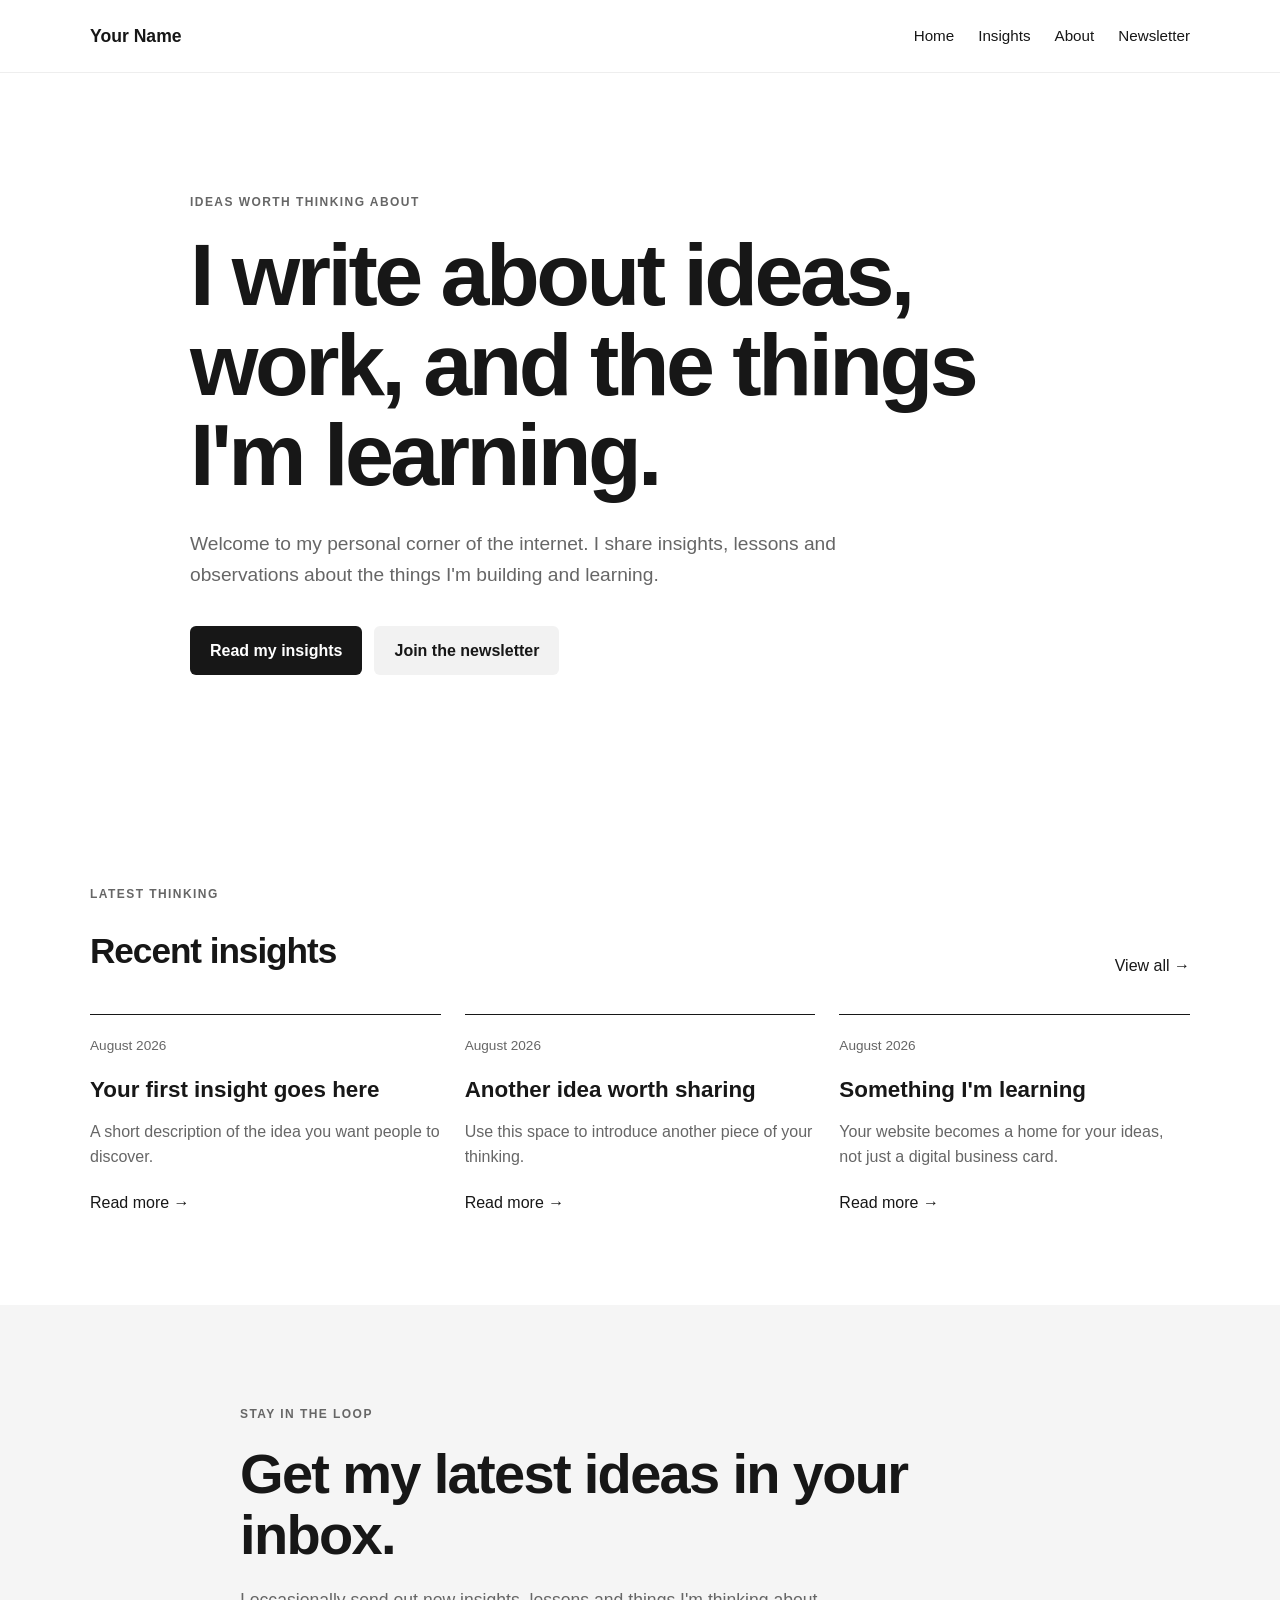
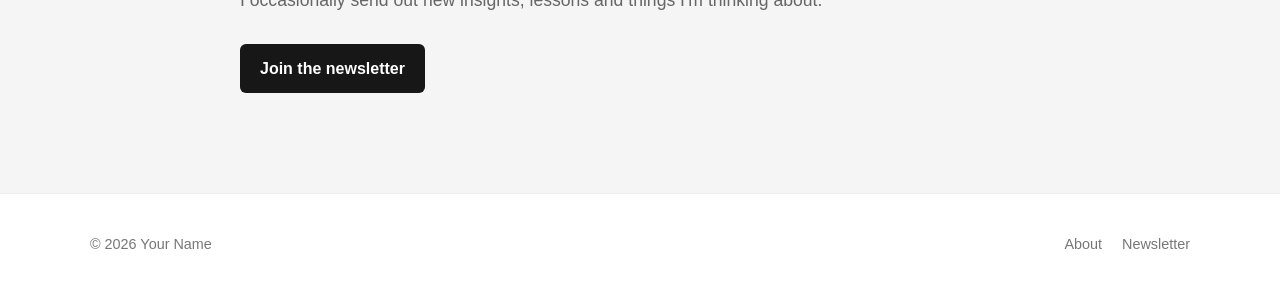
==== index.html @ d2f3d748 "all" ====
<!DOCTYPE html>
<html lang="en">
<head>
    <meta charset="UTF-8">
    <meta name="viewport" content="width=device-width, initial-scale=1.0">

    <title>Your Name — Personal Website</title>

    <meta
        name="description"
        content="Ideas, insights and writing from Your Name."
    >

    <link rel="stylesheet" href="css/style.css">
</head>

<body>

    <header class="site-header">
        <nav class="nav container">

            <a href="index.html" class="logo">
                Your Name
            </a>

            <div class="nav-links">
                <a href="index.html">Home</a>
                <a href="insights.html">Insights</a>
                <a href="about.html">About</a>
                <a href="newsletter.html">Newsletter</a>
            </div>

        </nav>
    </header>


    <main>

        <!-- Hero -->

        <section class="hero container">

            <p class="eyebrow">
                Ideas worth thinking about
            </p>

            <h1>
                I write about ideas, work,
                and the things I'm learning.
            </h1>

            <p class="hero-description">
                Welcome to my personal corner of the internet.
                I share insights, lessons and observations about
                the things I'm building and learning.
            </p>

            <div class="hero-actions">
                <a href="insights.html" class="button">
                    Read my insights
                </a>

                <a href="newsletter.html" class="button button-secondary">
                    Join the newsletter
                </a>
            </div>

        </section>


        <!-- Featured insights -->

        <section class="section container">

            <div class="section-heading">

                <div>
                    <p class="eyebrow">Latest thinking</p>

                    <h2>
                        Recent insights
                    </h2>
                </div>

                <a href="insights.html">
                    View all →
                </a>

            </div>


            <div class="insights-grid">

                <article class="insight-card">

                    <p class="insight-date">
                        August 2026
                    </p>

                    <h3>
                        Your first insight goes here
                    </h3>

                    <p>
                        A short description of the idea you want
                        people to discover.
                    </p>

                    <a href="insights.html">
                        Read more →
                    </a>

                </article>


                <article class="insight-card">

                    <p class="insight-date">
                        August 2026
                    </p>

                    <h3>
                        Another idea worth sharing
                    </h3>

                    <p>
                        Use this space to introduce another piece
                        of your thinking.
                    </p>

                    <a href="insights.html">
                        Read more →
                    </a>

                </article>


                <article class="insight-card">

                    <p class="insight-date">
                        August 2026
                    </p>

                    <h3>
                        Something I'm learning
                    </h3>

                    <p>
                        Your website becomes a home for your ideas,
                        not just a digital business card.
                    </p>

                    <a href="insights.html">
                        Read more →
                    </a>

                </article>

            </div>

        </section>


        <!-- Newsletter -->

        <section class="newsletter-section">

            <div class="newsletter container">

                <p class="eyebrow">
                    Stay in the loop
                </p>

                <h2>
                    Get my latest ideas in your inbox.
                </h2>

                <p>
                    I occasionally send out new insights,
                    lessons and things I'm thinking about.
                </p>

                <a href="newsletter.html" class="button">
                    Join the newsletter
                </a>

            </div>

        </section>

    </main>


    <footer class="site-footer">

        <div class="container footer-content">

            <p>
                © 2026 Your Name
            </p>

            <div>
                <a href="about.html">About</a>
                <a href="newsletter.html">Newsletter</a>
            </div>

        </div>

    </footer>


    <script src="js/main.js"></script>

</body>
</html>
---- css/style.css ----
/* ------------------------------
   Base
------------------------------ */

* {
    box-sizing: border-box;
    margin: 0;
    padding: 0;
}

html {
    scroll-behavior: smooth;
}

body {
    font-family: Arial, Helvetica, sans-serif;
    line-height: 1.6;
    color: #171717;
    background: #ffffff;
}

a {
    color: inherit;
    text-decoration: none;
}

.container {
    width: min(1100px, 90%);
    margin: 0 auto;
}


/* ------------------------------
   Navigation
------------------------------ */

.site-header {
    border-bottom: 1px solid #eeeeee;
}

.nav {
    min-height: 72px;
    display: flex;
    align-items: center;
    justify-content: space-between;
}

.logo {
    font-weight: 700;
    font-size: 1.1rem;
}

.nav-links {
    display: flex;
    gap: 24px;
    font-size: 0.95rem;
}

.nav-links a:hover {
    opacity: 0.6;
}


/* ------------------------------
   Hero
------------------------------ */

.hero {
    padding-top: 120px;
    padding-bottom: 120px;
    max-width: 900px;
    margin-left: auto;
    margin-right: auto;
}

.eyebrow {
    text-transform: uppercase;
    letter-spacing: 0.12em;
    font-size: 0.75rem;
    font-weight: 700;
    color: #666666;
    margin-bottom: 18px;
}

.hero h1 {
    font-size: clamp(2.8rem, 7vw, 5.5rem);
    line-height: 1.02;
    letter-spacing: -0.04em;
    max-width: 850px;
}

.hero-description {
    max-width: 650px;
    font-size: 1.2rem;
    color: #666666;
    margin-top: 30px;
}

.hero-actions {
    display: flex;
    gap: 12px;
    flex-wrap: wrap;
    margin-top: 35px;
}


/* ------------------------------
   Buttons
------------------------------ */

.button {
    display: inline-block;
    padding: 12px 20px;
    background: #171717;
    color: #ffffff;
    border-radius: 6px;
    font-weight: 600;
}

.button:hover {
    opacity: 0.8;
}

.button-secondary {
    background: #f2f2f2;
    color: #171717;
}


/* ------------------------------
   Sections
------------------------------ */

.section {
    padding-top: 90px;
    padding-bottom: 90px;
}

.section-heading {
    display: flex;
    align-items: end;
    justify-content: space-between;
    margin-bottom: 35px;
}

.section-heading h2 {
    font-size: 2.2rem;
    letter-spacing: -0.03em;
}


/* ------------------------------
   Insight cards
------------------------------ */

.insights-grid {
    display: grid;
    grid-template-columns: repeat(3, 1fr);
    gap: 24px;
}

.insight-card {
    border-top: 1px solid #171717;
    padding-top: 20px;
}

.insight-date {
    color: #777777;
    font-size: 0.85rem;
    margin-bottom: 20px;
}

.insight-card h3 {
    font-size: 1.4rem;
    line-height: 1.2;
    margin-bottom: 15px;
}

.insight-card p {
    color: #666666;
    margin-bottom: 20px;
}


/* ------------------------------
   Newsletter
------------------------------ */

.newsletter-section {
    background: #f5f5f5;
}

.newsletter {
    padding-top: 100px;
    padding-bottom: 100px;
    max-width: 800px;
    margin-left: auto;
    margin-right: auto;
}

.newsletter h2 {
    font-size: clamp(2rem, 5vw, 3.5rem);
    line-height: 1.1;
    letter-spacing: -0.03em;
}

.newsletter p:not(.eyebrow) {
    color: #666666;
    font-size: 1.1rem;
    max-width: 600px;
    margin-top: 20px;
    margin-bottom: 30px;
}


/* ------------------------------
   Footer
------------------------------ */

.site-footer {
    border-top: 1px solid #eeeeee;
}

.footer-content {
    min-height: 100px;
    display: flex;
    align-items: center;
    justify-content: space-between;
    color: #777777;
    font-size: 0.9rem;
}

.footer-content div {
    display: flex;
    gap: 20px;
}


/* ------------------------------
   Mobile
------------------------------ */

@media (max-width: 700px) {

    .nav {
        align-items: flex-start;
        padding-top: 20px;
        padding-bottom: 20px;
        flex-direction: column;
        gap: 15px;
    }

    .nav-links {
        gap: 15px;
        flex-wrap: wrap;
    }

    .hero {
        padding-top: 80px;
        padding-bottom: 80px;
    }

    .insights-grid {
        grid-template-columns: 1fr;
    }

    .section-heading {
        align-items: flex-start;
        flex-direction: column;
        gap: 15px;
    }

    .footer-content {
        align-items: flex-start;
        flex-direction: column;
        justify-content: center;
        gap: 15px;
    }
}
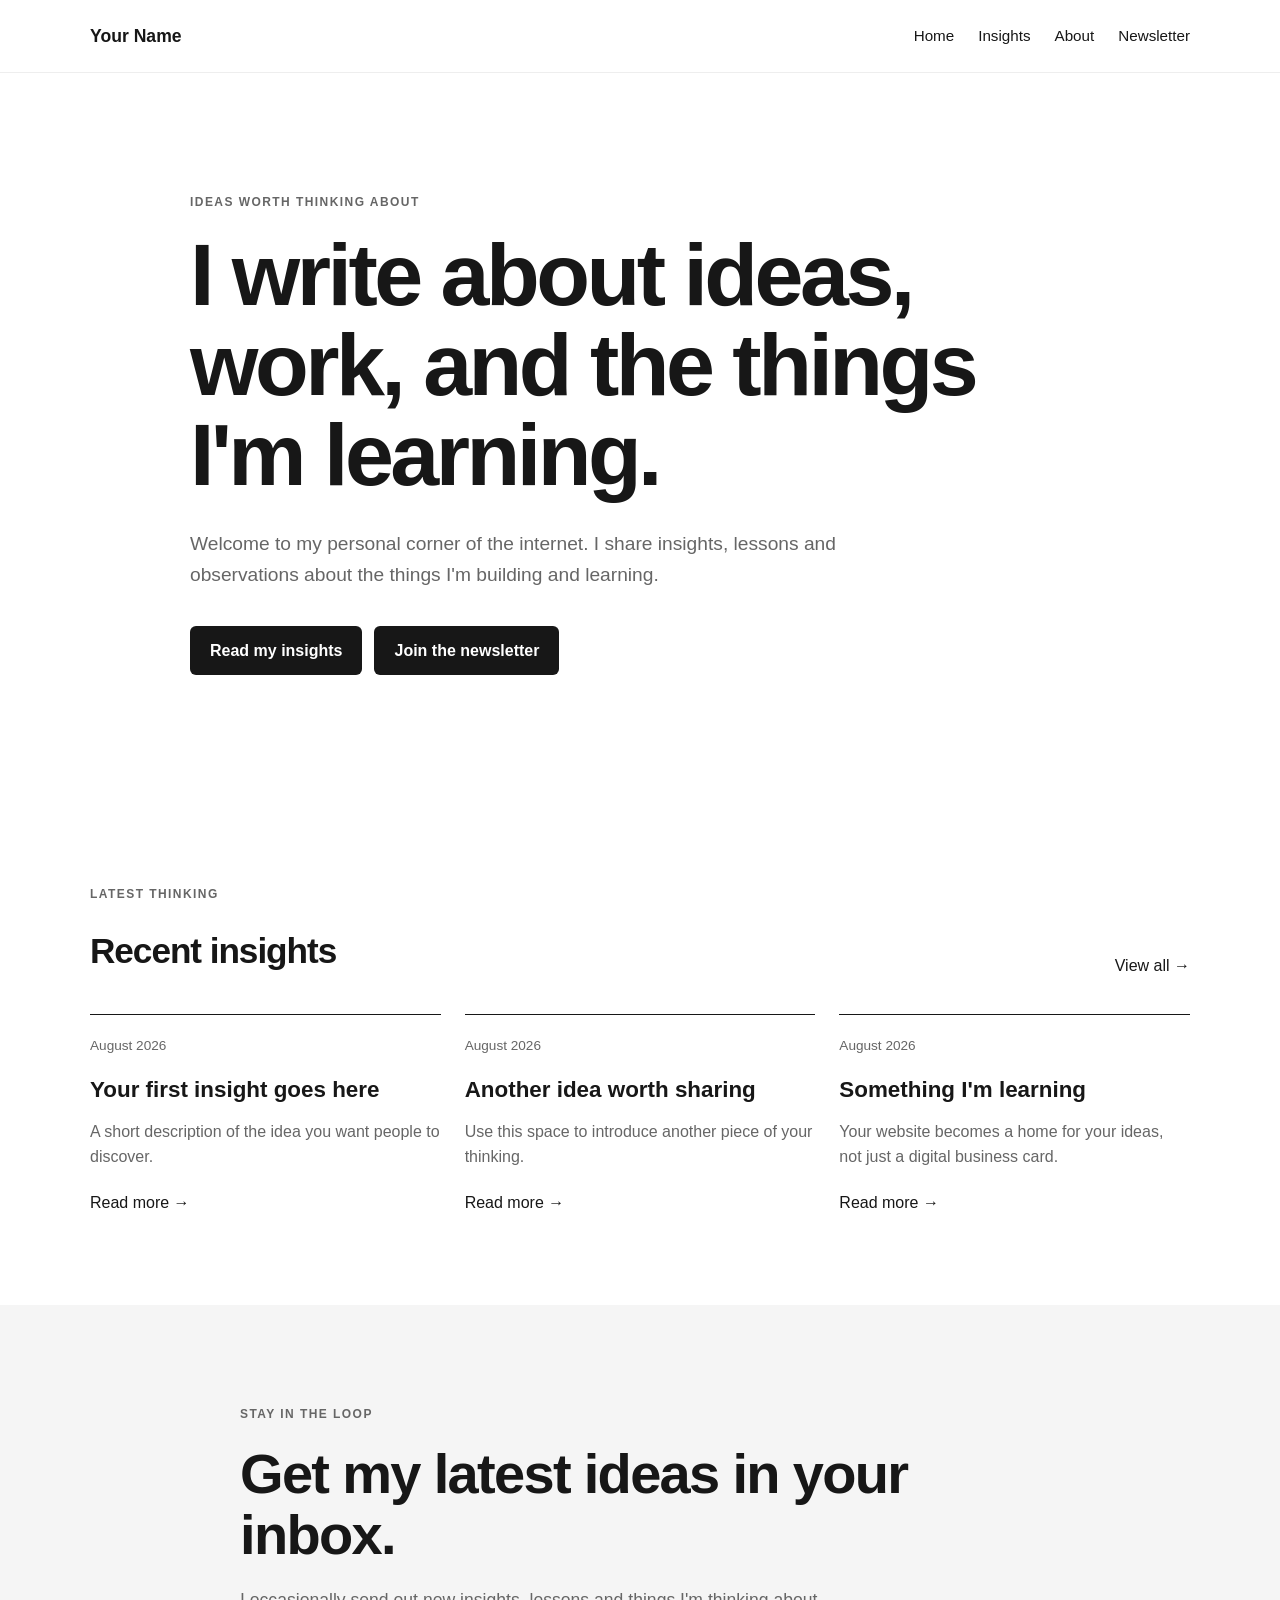
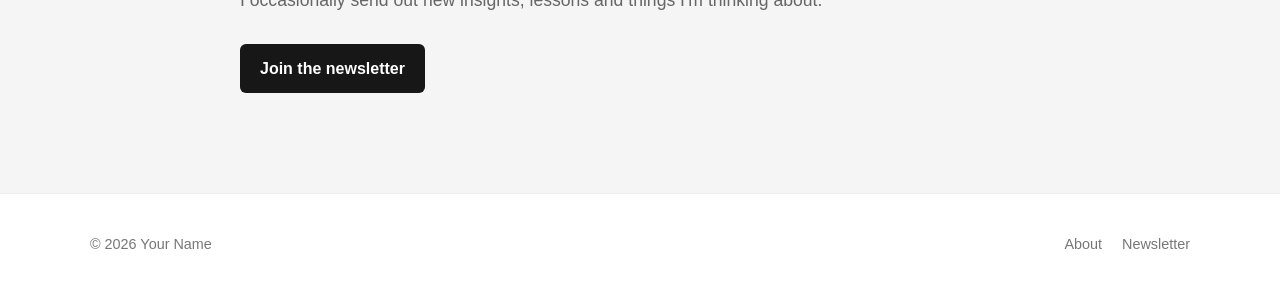
==== commit 7add0ed9: "all" ====
--- a/index.html
+++ b/index.html
@@ -60,9 +60,10 @@
                     Read my insights
                 </a>
 
-                <a href="newsletter.html" class="button button-secondary">
+                <a href="https://buttondown.com/JoshEngwau" class="button">
                     Join the newsletter
-                </a>
+               </a>
+
             </div>
 
         </section>
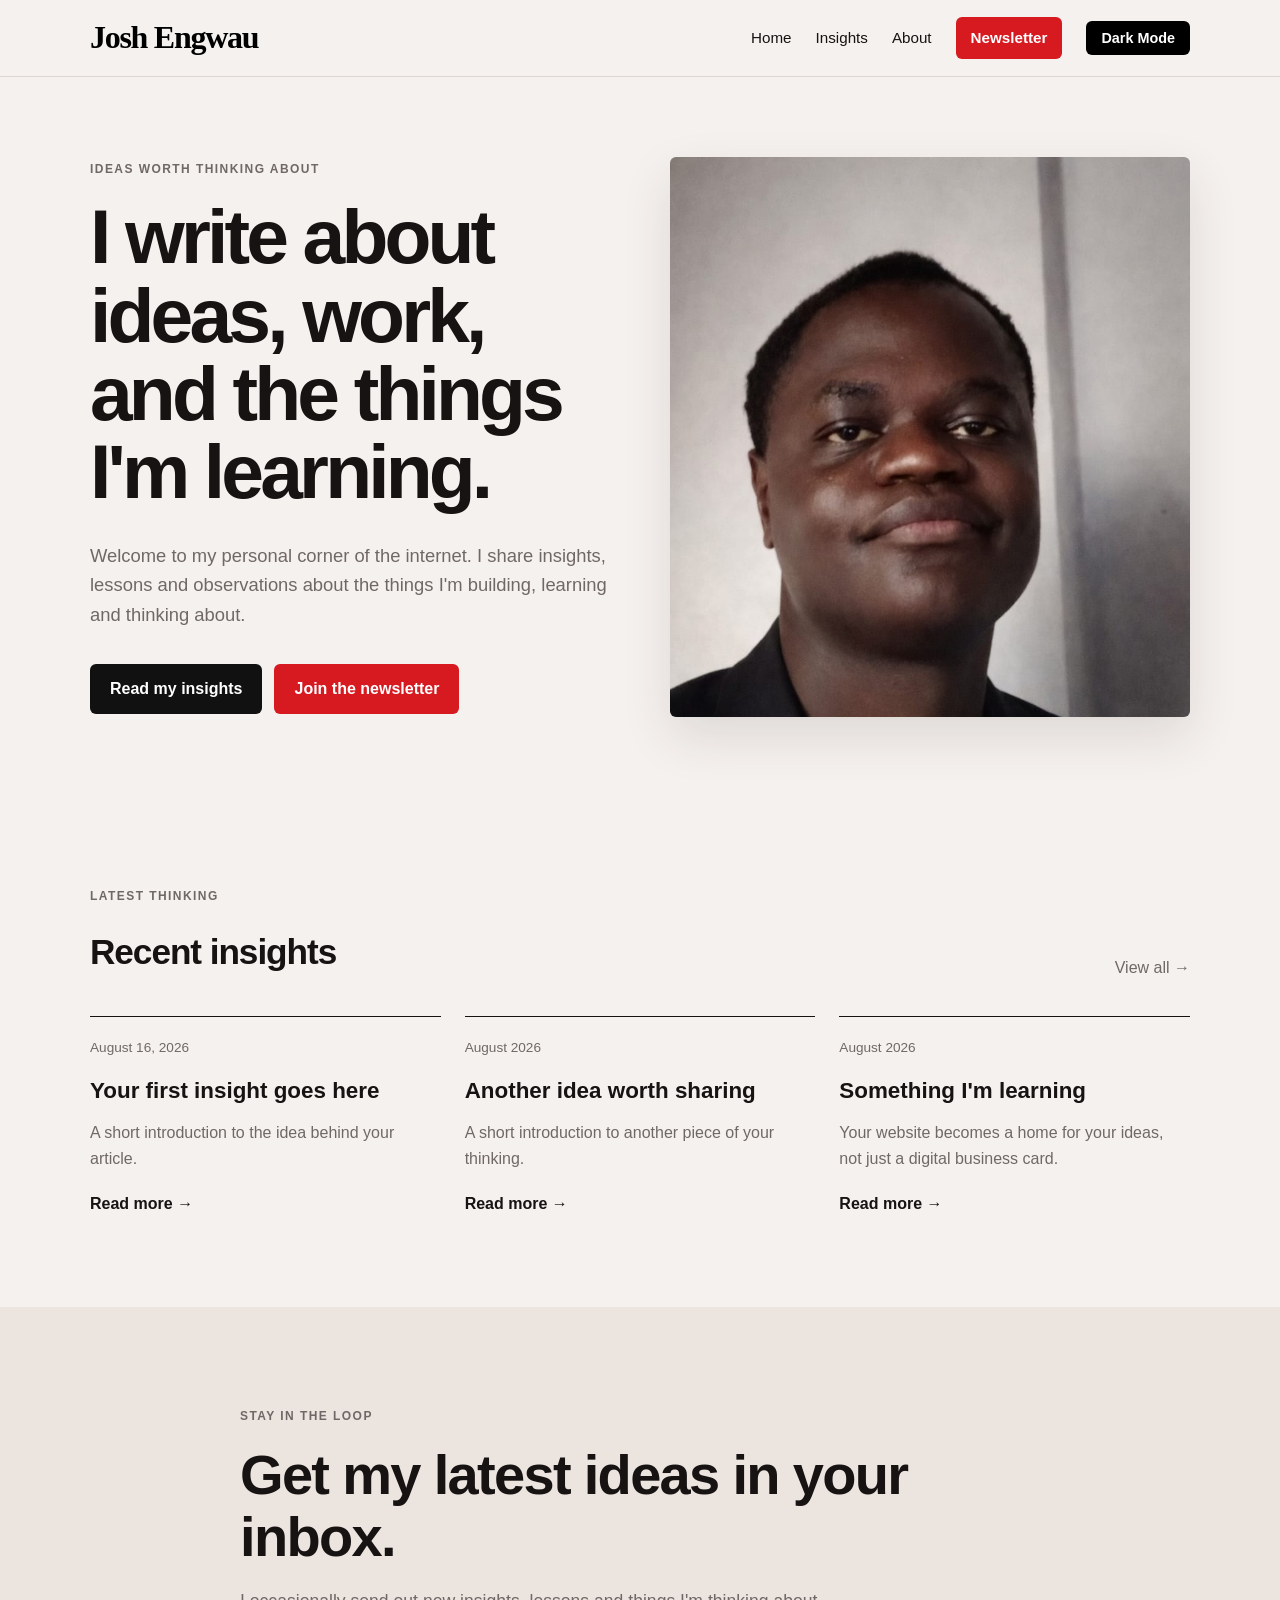
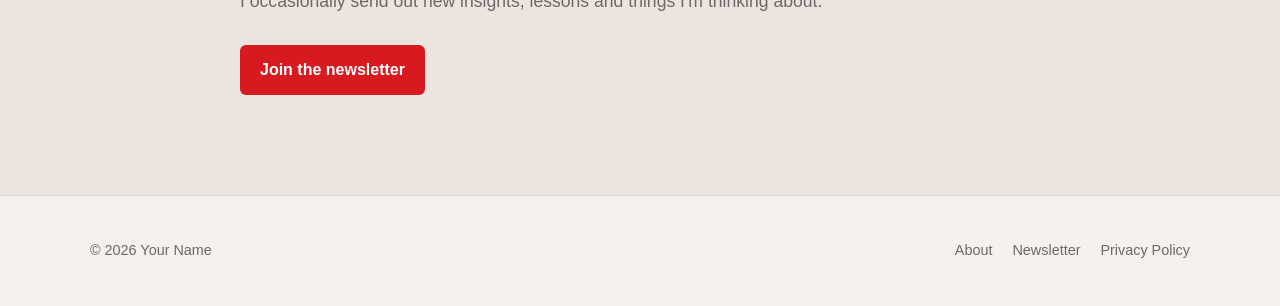
==== commit 2b4224d9: "new" ====
--- a/index.html
+++ b/index.html
@@ -1,5 +1,6 @@
 <!DOCTYPE html>
 <html lang="en">
+
 <head>
     <meta charset="UTF-8">
     <meta name="viewport" content="width=device-width, initial-scale=1.0">
@@ -16,71 +17,118 @@
 
 <body>
 
+    <!-- NAVIGATION -->
+
     <header class="site-header">
+
         <nav class="nav container">
 
             <a href="index.html" class="logo">
-                Your Name
+                Josh Engwau
             </a>
 
             <div class="nav-links">
-                <a href="index.html">Home</a>
-                <a href="insights.html">Insights</a>
-                <a href="about.html">About</a>
-                <a href="newsletter.html">Newsletter</a>
+
+                <a href="insights.html">
+                    Home
+                </a>
+
+                <a href="insights.html">
+                    Insights
+                </a>
+
+                <a href="about.html">
+                    About
+                </a>
+
+                <a href="newsletter.html" class="nav-newsletter">
+                    Newsletter
+                </a>
+
+                <button
+                    id="theme-toggle"
+                    class="theme-toggle"
+                    type="button"
+                >
+                    Dark Mode
+                </button>
+
             </div>
 
         </nav>
+
     </header>
 
 
     <main>
 
-        <!-- Hero -->
+        <!-- HERO -->
 
         <section class="hero container">
 
-            <p class="eyebrow">
-                Ideas worth thinking about
-            </p>
-
-            <h1>
-                I write about ideas, work,
-                and the things I'm learning.
-            </h1>
-
-            <p class="hero-description">
-                Welcome to my personal corner of the internet.
-                I share insights, lessons and observations about
-                the things I'm building and learning.
-            </p>
-
-            <div class="hero-actions">
-                <a href="insights.html" class="button">
-                    Read my insights
-                </a>
-
-                <a href="https://buttondown.com/JoshEngwau" class="button">
-                    Join the newsletter
-               </a>
+            <div class="hero-content">
+
+                <p class="eyebrow">
+                    Ideas worth thinking about
+                </p>
+
+                <h1>
+                    I write about ideas, work,
+                    and the things I'm learning.
+                </h1>
+
+                <p class="hero-description">
+                    Welcome to my personal corner of the internet.
+                    I share insights, lessons and observations about
+                    the things I'm building, learning and thinking about.
+                </p>
+
+                <div class="hero-actions">
+
+                    <a href="insights.html" class="button">
+                        Read my insights
+                    </a>
+
+                    <a
+                        href="newsletter.html"
+                        class="button button-red"
+                    >
+                        Join the newsletter
+                    </a>
+
+                </div>
+
+            </div>
+
+
+            <div class="hero-image">
+
+                <img
+                    src="assets/images/profile.jpg"
+                    alt="Your Name"
+                >
 
             </div>
 
         </section>
 
 
-        <!-- Featured insights -->
+        <!-- FEATURED INSIGHTS -->
 
         <section class="section container">
 
             <div class="section-heading">
 
                 <div>
-                    <p class="eyebrow">Latest thinking</p>
+
+                    <p class="eyebrow">
+                        Latest thinking
+                    </p>
 
                     <h2>
                         Recent insights
                     </h2>
+
                 </div>
 
                 <a href="insights.html">
@@ -95,7 +143,7 @@
                 <article class="insight-card">
 
                     <p class="insight-date">
-                        August 2026
+                        August 16, 2026
                     </p>
 
                     <h3>
@@ -103,11 +151,11 @@
                     </h3>
 
                     <p>
-                        A short description of the idea you want
-                        people to discover.
-                    </p>
-
-                    <a href="insights.html">
+                        A short introduction to the idea
+                        behind your article.
+                    </p>
+
+                    <a href="insights/first-insight.html">
                         Read more →
                     </a>
 
@@ -125,8 +173,8 @@
                     </h3>
 
                     <p>
-                        Use this space to introduce another piece
-                        of your thinking.
+                        A short introduction to another
+                        piece of your thinking.
                     </p>
 
                     <a href="insights.html">
@@ -147,8 +195,8 @@
                     </h3>
 
                     <p>
-                        Your website becomes a home for your ideas,
-                        not just a digital business card.
+                        Your website becomes a home for your
+                        ideas, not just a digital business card.
                     </p>
 
                     <a href="insights.html">
@@ -162,7 +210,7 @@
         </section>
 
 
-        <!-- Newsletter -->
+        <!-- NEWSLETTER -->
 
         <section class="newsletter-section">
 
@@ -181,7 +229,10 @@
                     lessons and things I'm thinking about.
                 </p>
 
-                <a href="newsletter.html" class="button">
+                <a
+                    href="newsletter.html"
+                    class="button button-red"
+                >
                     Join the newsletter
                 </a>
 
@@ -191,6 +242,8 @@
 
     </main>
 
+
+    <!-- FOOTER -->
 
     <footer class="site-footer">
 
@@ -200,9 +253,20 @@
                 © 2026 Your Name
             </p>
 
-            <div>
-                <a href="about.html">About</a>
-                <a href="newsletter.html">Newsletter</a>
+            <div class="footer-links">
+
+                <a href="about.html">
+                    About
+                </a>
+
+                <a href="newsletter.html">
+                    Newsletter
+                </a>
+
+                <a href="privacy.html">
+                    Privacy Policy
+                </a>
+
             </div>
 
         </div>
@@ -213,4 +277,5 @@
     <script src="js/main.js"></script>
 
 </body>
+
 </html>
--- a/css/style.css
+++ b/css/style.css
@@ -1,6 +1,46 @@
-/* ------------------------------
-   Base
------------------------------- */
+/* =========================================================
+   PERSONAL WEBSITE — MAIN STYLESHEET
+   ========================================================= */
+
+
+/* =========================================================
+   1. COLOR VARIABLES
+   ========================================================= */
+
+:root {
+    /*
+       Light mode
+       Warm ivory/cream inspired by the tones in your photo.
+    */
+
+    --background: #f5f1ee;
+    --text: #171313;
+    --muted: #706866;
+    --border: #ddd5d0;
+    --soft-background: #ebe4df;
+
+    /* Newsletter / accent */
+    --red: #d71920;
+    --red-hover: #b51218;
+}
+
+
+/*
+   Dark mode
+*/
+
+body.dark-mode {
+    --background: #111111;
+    --text: #ffffff;
+    --muted: #b5b5b5;
+    --border: #333333;
+    --soft-background: #1b1b1b;
+}
+
+
+/* =========================================================
+   2. RESET
+   ========================================================= */
 
 * {
     box-sizing: border-box;
@@ -8,272 +48,1249 @@
     padding: 0;
 }
 
+
 html {
     scroll-behavior: smooth;
 }
 
+
 body {
-    font-family: Arial, Helvetica, sans-serif;
+    font-family:
+        Arial,
+        Helvetica,
+        sans-serif;
+
     line-height: 1.6;
-    color: #171717;
-    background: #ffffff;
-}
+
+    color: var(--text);
+    background-color: var(--background);
+
+    transition:
+        background-color 0.25s ease,
+        color 0.25s ease;
+}
+
 
 a {
     color: inherit;
     text-decoration: none;
 }
 
+
+button,
+input {
+    font-family: inherit;
+}
+
+
+img {
+    max-width: 100%;
+}
+
+
 .container {
     width: min(1100px, 90%);
     margin: 0 auto;
 }
 
 
-/* ------------------------------
-   Navigation
------------------------------- */
+/* =========================================================
+   3. NAVIGATION
+   ========================================================= */
 
 .site-header {
-    border-bottom: 1px solid #eeeeee;
-}
+    border-bottom: 1px solid var(--border);
+
+    background-color: var(--background);
+
+    transition:
+        background-color 0.25s ease,
+        border-color 0.25s ease;
+}
+
 
 .nav {
-    min-height: 72px;
+    min-height: 76px;
+
     display: flex;
     align-items: center;
     justify-content: space-between;
-}
+
+    gap: 30px;
+}
+
+
+/* ---------------------------------------------------------
+   LOGO / YOUR NAME
+   --------------------------------------------------------- */
 
 .logo {
-    font-weight: 700;
-    font-size: 1.1rem;
-}
+    font-family:
+        "Old English Text MT",
+        "UnifrakturMaguntia",
+        "UnifrakturCook",
+        "Lucida Blackletter",
+        serif;
+
+    font-size: 2rem;
+
+    font-weight: 900;
+
+    letter-spacing: -0.04em;
+
+    color: #000000;
+
+    white-space: nowrap;
+
+    transition: opacity 0.2s ease;
+}
+
+
+.logo:hover {
+    opacity: 0.7;
+}
+
+
+/*
+   White logo in dark mode
+*/
+
+body.dark-mode .logo {
+    color: #ffffff;
+}
+
+
+/* ---------------------------------------------------------
+   NAVIGATION LINKS
+   --------------------------------------------------------- */
 
 .nav-links {
     display: flex;
+
+    align-items: center;
+
     gap: 24px;
+
     font-size: 0.95rem;
 }
 
-.nav-links a:hover {
-    opacity: 0.6;
-}
-
-
-/* ------------------------------
-   Hero
------------------------------- */
+
+.nav-links > a {
+    transition: opacity 0.2s ease;
+}
+
+
+.nav-links > a:hover {
+    opacity: 0.55;
+}
+
+
+/* ---------------------------------------------------------
+   NEWSLETTER NAVIGATION BUTTON
+   --------------------------------------------------------- */
+
+.nav-newsletter {
+    color: #ffffff !important;
+
+    background-color: var(--red);
+
+    padding: 9px 15px;
+
+    border-radius: 6px;
+
+    font-weight: 700;
+
+    transition:
+        transform 0.2s ease,
+        background-color 0.2s ease;
+}
+
+
+.nav-newsletter:hover {
+    opacity: 1 !important;
+
+    background-color: var(--red-hover);
+
+    transform: translateY(-2px);
+}
+
+
+/* =========================================================
+   4. DARK / LIGHT MODE BUTTON
+   ========================================================= */
+
+.theme-toggle {
+    border: none;
+
+    padding: 9px 15px;
+
+    border-radius: 6px;
+
+    background-color: #000000;
+    color: #ffffff;
+
+    font-size: 0.9rem;
+
+    font-weight: 700;
+
+    cursor: pointer;
+
+    transition:
+        transform 0.2s ease,
+        opacity 0.2s ease,
+        background-color 0.25s ease,
+        color 0.25s ease;
+}
+
+
+.theme-toggle:hover {
+    transform: translateY(-2px);
+
+    opacity: 0.85;
+}
+
+
+/*
+   In dark mode the button becomes:
+
+   White background
+   Black text
+
+   and says "Light Mode" via JavaScript.
+*/
+
+body.dark-mode .theme-toggle {
+    background-color: #ffffff;
+    color: #000000;
+}
+
+
+/* =========================================================
+   5. HERO / HOMEPAGE
+   ========================================================= */
 
 .hero {
-    padding-top: 120px;
-    padding-bottom: 120px;
-    max-width: 900px;
-    margin-left: auto;
-    margin-right: auto;
-}
+    min-height: 650px;
+
+    display: grid;
+
+    grid-template-columns: 1fr 1fr;
+
+    align-items: center;
+
+    gap: 60px;
+
+    padding-top: 80px;
+    padding-bottom: 80px;
+}
+
+
+.hero-content {
+    max-width: 700px;
+}
+
+
+/* Small uppercase label */
 
 .eyebrow {
     text-transform: uppercase;
+
     letter-spacing: 0.12em;
+
     font-size: 0.75rem;
+
     font-weight: 700;
-    color: #666666;
+
+    color: var(--muted);
+
     margin-bottom: 18px;
 }
 
+
+/* Main homepage heading */
+
 .hero h1 {
-    font-size: clamp(2.8rem, 7vw, 5.5rem);
+    font-size: clamp(2.8rem, 6vw, 5.5rem);
+
     line-height: 1.02;
-    letter-spacing: -0.04em;
-    max-width: 850px;
-}
+
+    letter-spacing: -0.05em;
+}
+
+
+/* Homepage description */
 
 .hero-description {
     max-width: 650px;
-    font-size: 1.2rem;
-    color: #666666;
+
+    font-size: 1.15rem;
+
+    color: var(--muted);
+
     margin-top: 30px;
 }
+
+
+/* Hero buttons */
 
 .hero-actions {
     display: flex;
+
     gap: 12px;
+
     flex-wrap: wrap;
+
     margin-top: 35px;
 }
 
 
-/* ------------------------------
-   Buttons
------------------------------- */
+/* =========================================================
+   6. HOMEPAGE PHOTO
+   ========================================================= */
+
+.hero-image {
+    width: 100%;
+    height: 100%;
+
+    display: flex;
+
+    align-items: center;
+    justify-content: center;
+}
+
+
+.hero-image img {
+    width: 100%;
+
+    height: 100%;
+
+    max-height: 560px;
+
+    object-fit: cover;
+
+    /*
+       Keeps the face positioned nicely toward the top.
+    */
+
+    object-position: center top;
+
+    border-radius: 6px;
+
+    box-shadow:
+        0 20px 50px rgba(60, 45, 40, 0.12);
+}
+
+
+/*
+   Reduce photo shadow in dark mode.
+*/
+
+body.dark-mode .hero-image img {
+    box-shadow:
+        0 20px 50px rgba(0, 0, 0, 0.4);
+}
+
+
+/* =========================================================
+   7. GENERAL BUTTONS
+   ========================================================= */
 
 .button {
     display: inline-block;
+
     padding: 12px 20px;
-    background: #171717;
+
+    background-color: #111111;
+
     color: #ffffff;
+
     border-radius: 6px;
-    font-weight: 600;
-}
+
+    font-weight: 700;
+
+    transition:
+        transform 0.2s ease,
+        opacity 0.2s ease,
+        background-color 0.2s ease,
+        color 0.2s ease;
+}
+
 
 .button:hover {
-    opacity: 0.8;
-}
-
-.button-secondary {
-    background: #f2f2f2;
-    color: #171717;
-}
-
-
-/* ------------------------------
-   Sections
------------------------------- */
+    transform: translateY(-2px);
+
+    opacity: 0.9;
+}
+
+
+/* ---------------------------------------------------------
+   RED NEWSLETTER BUTTON
+   --------------------------------------------------------- */
+
+.button-red {
+    background-color: var(--red);
+
+    color: #ffffff;
+}
+
+
+.button-red:hover {
+    background-color: var(--red-hover);
+
+    opacity: 1;
+}
+
+
+/*
+   Regular black buttons become white in dark mode.
+*/
+
+body.dark-mode .button:not(.button-red) {
+    background-color: #ffffff;
+
+    color: #111111;
+}
+
+
+/* =========================================================
+   8. GENERAL SECTIONS
+   ========================================================= */
 
 .section {
     padding-top: 90px;
+
     padding-bottom: 90px;
 }
+
 
 .section-heading {
     display: flex;
+
     align-items: end;
+
     justify-content: space-between;
+
     margin-bottom: 35px;
 }
+
 
 .section-heading h2 {
     font-size: 2.2rem;
+
     letter-spacing: -0.03em;
 }
 
 
-/* ------------------------------
-   Insight cards
------------------------------- */
+.section-heading > a {
+    color: var(--muted);
+
+    transition: color 0.2s ease;
+}
+
+
+.section-heading > a:hover {
+    color: var(--text);
+}
+
+
+/* =========================================================
+   9. INSIGHT CARDS ON HOMEPAGE
+   ========================================================= */
 
 .insights-grid {
     display: grid;
+
     grid-template-columns: repeat(3, 1fr);
+
     gap: 24px;
 }
 
+
 .insight-card {
-    border-top: 1px solid #171717;
+    border-top: 1px solid var(--text);
+
     padding-top: 20px;
 }
 
+
 .insight-date {
-    color: #777777;
+    color: var(--muted);
+
     font-size: 0.85rem;
+
     margin-bottom: 20px;
 }
+
 
 .insight-card h3 {
     font-size: 1.4rem;
+
     line-height: 1.2;
+
     margin-bottom: 15px;
 }
 
+
 .insight-card p {
-    color: #666666;
+    color: var(--muted);
+
     margin-bottom: 20px;
 }
 
 
-/* ------------------------------
-   Newsletter
------------------------------- */
+.insight-card a {
+    font-weight: 700;
+
+    transition: opacity 0.2s ease;
+}
+
+
+.insight-card a:hover {
+    opacity: 0.55;
+}
+
+
+/* =========================================================
+   10. INSIGHTS PAGE
+   ========================================================= */
+
+.page-header {
+    padding-top: 110px;
+
+    padding-bottom: 80px;
+
+    max-width: 900px;
+}
+
+
+.page-header h1 {
+    font-size: clamp(3rem, 7vw, 6rem);
+
+    line-height: 1;
+
+    letter-spacing: -0.05em;
+}
+
+
+.page-header > p:last-child {
+    color: var(--muted);
+
+    font-size: 1.2rem;
+
+    margin-top: 25px;
+}
+
+
+/* ---------------------------------------------------------
+   ARTICLE LIST
+   --------------------------------------------------------- */
+
+.articles-section {
+    padding-bottom: 120px;
+}
+
+
+.article-list-item {
+    display: flex;
+
+    align-items: center;
+
+    justify-content: space-between;
+
+    border-top: 1px solid var(--border);
+
+    padding: 30px 0;
+
+    transition:
+        padding-left 0.2s ease,
+        background-color 0.2s ease;
+}
+
+
+.article-list-item:last-child {
+    border-bottom: 1px solid var(--border);
+}
+
+
+.article-list-item:hover {
+    padding-left: 10px;
+}
+
+
+.article-date {
+    color: var(--muted);
+
+    font-size: 0.85rem;
+
+    margin-bottom: 8px;
+}
+
+
+.article-list-item h2 {
+    font-size: clamp(1.5rem, 3vw, 2.4rem);
+
+    line-height: 1.15;
+
+    letter-spacing: -0.03em;
+}
+
+
+.article-arrow {
+    font-size: 2rem;
+
+    transition: transform 0.2s ease;
+}
+
+
+.article-list-item:hover .article-arrow {
+    transform: translateX(5px);
+}
+
+
+/* =========================================================
+   11. INDIVIDUAL ARTICLE
+   ========================================================= */
+
+.article {
+    padding-top: 80px;
+
+    padding-bottom: 120px;
+
+    max-width: 900px;
+}
+
+
+/* Back to insights */
+
+.back-link {
+    color: var(--muted);
+
+    font-size: 0.9rem;
+
+    transition: color 0.2s ease;
+}
+
+
+.back-link:hover {
+    color: var(--text);
+}
+
+
+/* Article header */
+
+.article-header {
+    padding-top: 70px;
+
+    padding-bottom: 60px;
+
+    max-width: 850px;
+}
+
+
+.article-header h1 {
+    font-size: clamp(3rem, 7vw, 6rem);
+
+    line-height: 1;
+
+    letter-spacing: -0.05em;
+}
+
+
+.article-introduction {
+    color: var(--muted);
+
+    font-size: 1.25rem;
+
+    margin-top: 30px;
+}
+
+
+/* Article body */
+
+.article-content {
+    max-width: 720px;
+
+    margin: 0 auto;
+}
+
+
+.article-content p {
+    font-size: 1.15rem;
+
+    margin-bottom: 25px;
+}
+
+
+.article-content h2 {
+    font-size: 2rem;
+
+    line-height: 1.15;
+
+    margin-top: 55px;
+
+    margin-bottom: 20px;
+}
+
+
+/* Article newsletter CTA */
+
+.article-footer {
+    max-width: 720px;
+
+    margin: 60px auto 0;
+
+    padding-top: 40px;
+
+    border-top: 1px solid var(--border);
+}
+
+
+/* =========================================================
+   12. ABOUT PAGE
+   ========================================================= */
+
+.about-section {
+    min-height: 650px;
+
+    display: grid;
+
+    grid-template-columns: 220px 1fr;
+
+    gap: 60px;
+
+    padding-top: 100px;
+
+    padding-bottom: 120px;
+}
+
+
+/* ---------------------------------------------------------
+   ROUND PROFILE PHOTO
+   --------------------------------------------------------- */
+
+.profile-photo {
+    width: 180px;
+
+    height: 180px;
+
+    object-fit: cover;
+
+    object-position: center top;
+
+    border-radius: 50%;
+
+    display: block;
+
+    box-shadow:
+        0 12px 35px rgba(60, 45, 40, 0.12);
+}
+
+
+body.dark-mode .profile-photo {
+    box-shadow:
+        0 12px 35px rgba(0, 0, 0, 0.4);
+}
+
+
+/* About story */
+
+.about-story {
+    max-width: 720px;
+}
+
+
+.about-story h1 {
+    font-size: clamp(3rem, 6vw, 5rem);
+
+    line-height: 1;
+
+    letter-spacing: -0.05em;
+
+    margin-bottom: 35px;
+}
+
+
+.about-story p:not(.eyebrow) {
+    font-size: 1.15rem;
+
+    color: var(--muted);
+
+    margin-bottom: 25px;
+}
+
+
+/* =========================================================
+   13. NEWSLETTER SECTION ON HOMEPAGE
+   ========================================================= */
 
 .newsletter-section {
-    background: #f5f5f5;
-}
+    background-color: var(--soft-background);
+
+    transition:
+        background-color 0.25s ease;
+}
+
 
 .newsletter {
     padding-top: 100px;
+
     padding-bottom: 100px;
+
     max-width: 800px;
-    margin-left: auto;
-    margin-right: auto;
-}
+}
+
 
 .newsletter h2 {
     font-size: clamp(2rem, 5vw, 3.5rem);
+
     line-height: 1.1;
+
     letter-spacing: -0.03em;
 }
 
+
 .newsletter p:not(.eyebrow) {
-    color: #666666;
+    color: var(--muted);
+
     font-size: 1.1rem;
+
     max-width: 600px;
+
     margin-top: 20px;
+
     margin-bottom: 30px;
 }
 
 
-/* ------------------------------
-   Footer
------------------------------- */
+/* =========================================================
+   14. NEWSLETTER PAGE
+   ========================================================= */
+
+.newsletter-page {
+    padding-top: 120px;
+
+    padding-bottom: 120px;
+
+    max-width: 800px;
+}
+
+
+.newsletter-page h1 {
+    font-size: clamp(2.5rem, 6vw, 4.5rem);
+
+    line-height: 1.05;
+
+    letter-spacing: -0.04em;
+}
+
+
+.newsletter-intro {
+    max-width: 650px;
+
+    margin-top: 25px;
+
+    margin-bottom: 45px;
+
+    font-size: 1.15rem;
+
+    color: var(--muted);
+}
+
+
+/* Newsletter form */
+
+.newsletter-form {
+    max-width: 650px;
+}
+
+
+.newsletter-form label {
+    display: block;
+
+    font-weight: 700;
+
+    margin-bottom: 10px;
+}
+
+
+.newsletter-form-row {
+    display: flex;
+
+    gap: 10px;
+}
+
+
+.newsletter-form input[type="email"] {
+    flex: 1;
+
+    min-width: 0;
+
+    padding: 14px 16px;
+
+    border: 1px solid var(--border);
+
+    border-radius: 6px;
+
+    background-color: var(--background);
+
+    color: var(--text);
+
+    font-size: 1rem;
+
+    transition:
+        background-color 0.25s ease,
+        color 0.25s ease,
+        border-color 0.25s ease;
+}
+
+
+.newsletter-form input[type="email"]::placeholder {
+    color: var(--muted);
+}
+
+
+.newsletter-form input[type="email"]:focus {
+    outline: 2px solid var(--text);
+
+    outline-offset: 2px;
+}
+
+
+/* Subscribe button */
+
+.newsletter-form button {
+    border: none;
+
+    padding: 14px 22px;
+
+    background-color: var(--red);
+
+    color: #ffffff;
+
+    border-radius: 6px;
+
+    font-size: 1rem;
+
+    font-weight: 700;
+
+    cursor: pointer;
+
+    transition:
+        transform 0.2s ease,
+        background-color 0.2s ease;
+}
+
+
+.newsletter-form button:hover {
+    background-color: var(--red-hover);
+
+    transform: translateY(-2px);
+}
+
+
+.newsletter-note {
+    margin-top: 12px;
+
+    font-size: 0.85rem;
+
+    color: var(--muted);
+}
+
+
+/* =========================================================
+   15. PRIVACY POLICY
+   ========================================================= */
+
+.privacy-page {
+    max-width: 800px;
+
+    padding-top: 100px;
+
+    padding-bottom: 120px;
+}
+
+
+.privacy-page h1 {
+    font-size: clamp(3rem, 6vw, 5rem);
+
+    line-height: 1;
+
+    letter-spacing: -0.05em;
+
+    margin-bottom: 15px;
+}
+
+
+.privacy-updated {
+    color: var(--muted);
+
+    margin-bottom: 60px;
+}
+
+
+.privacy-page h2 {
+    font-size: 1.6rem;
+
+    margin-top: 45px;
+
+    margin-bottom: 15px;
+}
+
+
+.privacy-page p {
+    color: var(--muted);
+
+    font-size: 1.05rem;
+}
+
+
+/* =========================================================
+   16. FOOTER
+   ========================================================= */
 
 .site-footer {
-    border-top: 1px solid #eeeeee;
-}
+    border-top: 1px solid var(--border);
+
+    background-color: var(--background);
+
+    transition:
+        background-color 0.25s ease,
+        border-color 0.25s ease;
+}
+
 
 .footer-content {
-    min-height: 100px;
+    min-height: 110px;
+
     display: flex;
+
     align-items: center;
+
     justify-content: space-between;
-    color: #777777;
+
+    color: var(--muted);
+
     font-size: 0.9rem;
 }
 
-.footer-content div {
+
+.footer-links {
     display: flex;
+
     gap: 20px;
 }
 
 
-/* ------------------------------
-   Mobile
------------------------------- */
-
-@media (max-width: 700px) {
+.footer-links a {
+    transition: color 0.2s ease;
+}
+
+
+.footer-links a:hover {
+    color: var(--text);
+}
+
+
+/* =========================================================
+   17. MOBILE
+   ========================================================= */
+
+@media (max-width: 800px) {
+
+    /* ---------------------------------------------
+       Navigation
+    --------------------------------------------- */
 
     .nav {
         align-items: flex-start;
+
+        flex-direction: column;
+
         padding-top: 20px;
+
         padding-bottom: 20px;
-        flex-direction: column;
-        gap: 15px;
-    }
+    }
+
 
     .nav-links {
-        gap: 15px;
+        width: 100%;
+
+        gap: 10px 14px;
+
         flex-wrap: wrap;
     }
 
+
+    /* ---------------------------------------------
+       Homepage
+    --------------------------------------------- */
+
     .hero {
-        padding-top: 80px;
-        padding-bottom: 80px;
-    }
+        grid-template-columns: 1fr;
+
+        min-height: auto;
+
+        padding-top: 70px;
+
+        padding-bottom: 70px;
+    }
+
+
+    .hero-image {
+        order: -1;
+
+        height: 400px;
+    }
+
+
+    .hero-image img {
+        max-height: 400px;
+    }
+
+
+    /* ---------------------------------------------
+       Insight cards
+    --------------------------------------------- */
 
     .insights-grid {
         grid-template-columns: 1fr;
     }
 
+
     .section-heading {
         align-items: flex-start;
+
         flex-direction: column;
+
         gap: 15px;
     }
+
+
+    /* ---------------------------------------------
+       About
+    --------------------------------------------- */
+
+    .about-section {
+        grid-template-columns: 1fr;
+
+        gap: 35px;
+    }
+
+
+    .profile-photo {
+        width: 150px;
+
+        height: 150px;
+    }
+
+
+    /* ---------------------------------------------
+       Newsletter form
+    --------------------------------------------- */
+
+    .newsletter-form-row {
+        flex-direction: column;
+    }
+
+
+    .newsletter-form button {
+        width: 100%;
+    }
+
+
+    /* ---------------------------------------------
+       Footer
+    --------------------------------------------- */
 
     .footer-content {
         align-items: flex-start;
+
         flex-direction: column;
+
         justify-content: center;
+
         gap: 15px;
     }
+
+
+    .footer-links {
+        flex-wrap: wrap;
+    }
+}
+
+
+/* =========================================================
+   18. SMALL PHONES
+   ========================================================= */
+
+@media (max-width: 500px) {
+
+    .container {
+        width: min(92%, 1100px);
+    }
+
+
+    .logo {
+        font-size: 1.7rem;
+    }
+
+
+    .nav-links {
+        font-size: 0.85rem;
+    }
+
+
+    .theme-toggle,
+    .nav-newsletter {
+        padding: 8px 12px;
+    }
+
+
+    .hero h1 {
+        font-size: 3rem;
+    }
+
+
+    .hero-image {
+        height: 330px;
+    }
+
+
+    .hero-image img {
+        max-height: 330px;
+    }
+
+
+    .hero-actions {
+        flex-direction: column;
+
+        align-items: stretch;
+    }
+
+
+    .hero-actions .button {
+        text-align: center;
+    }
+
+
+    .page-header {
+        padding-top: 80px;
+
+        padding-bottom: 60px;
+    }
+
+
+    .article-header {
+        padding-top: 50px;
+    }
+
+
+    .article-header h1 {
+        font-size: 3rem;
+    }
+
+
+    .footer-links {
+        gap: 12px;
+    }
 }
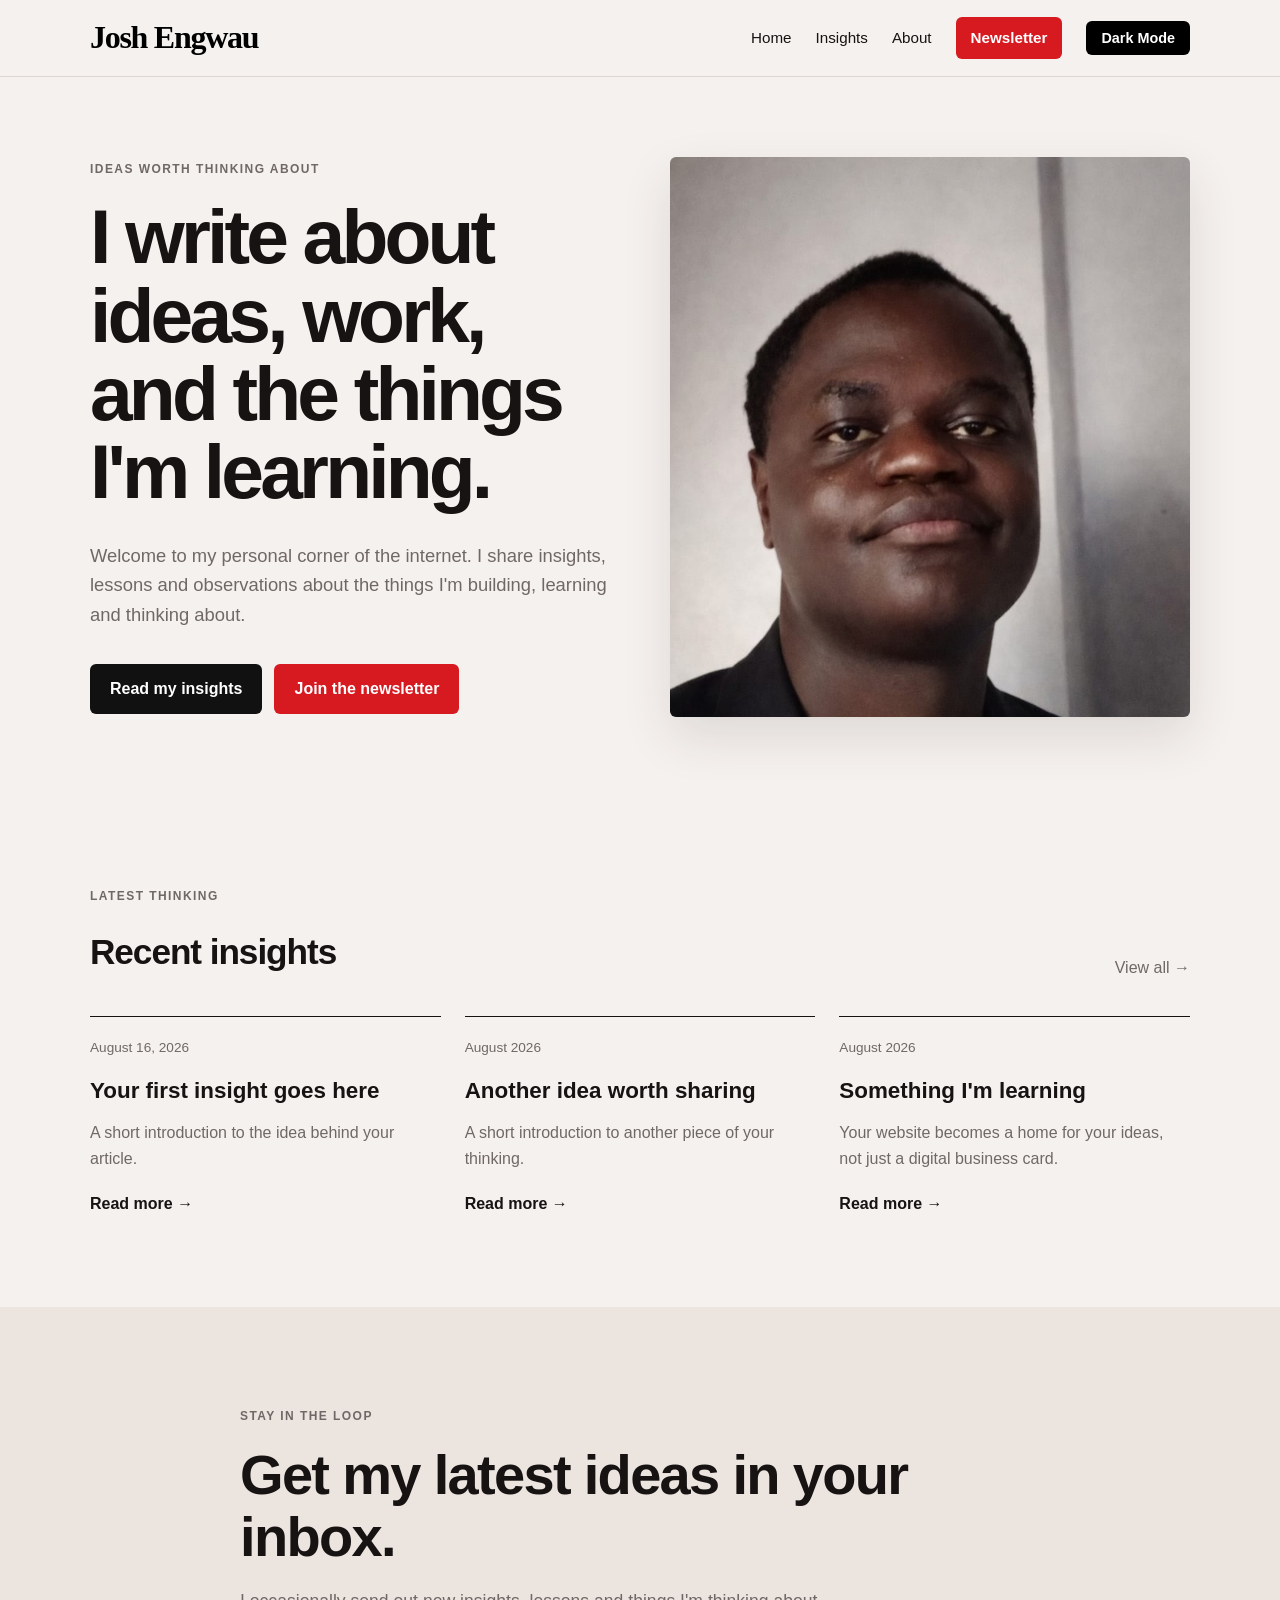
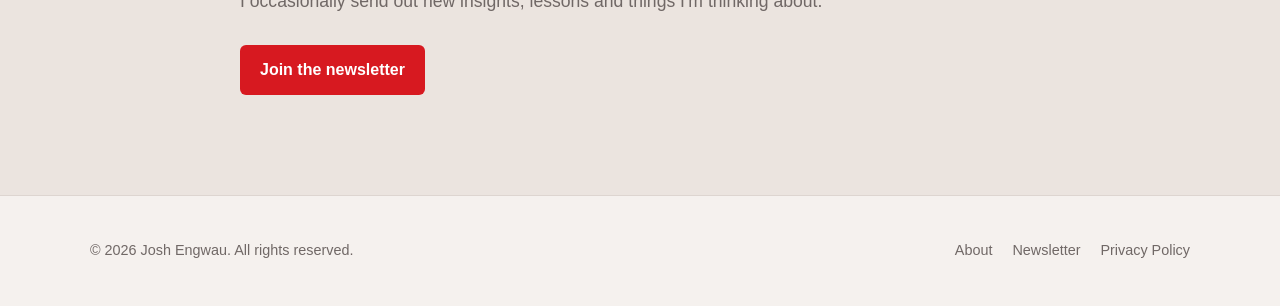
==== commit 4f3a26b0: "all" ====
--- a/index.html
+++ b/index.html
@@ -250,7 +250,7 @@
         <div class="container footer-content">
 
             <p>
-                © 2026 Your Name
+                © 2026 Josh Engwau. All rights reserved.
             </p>
 
             <div class="footer-links">
